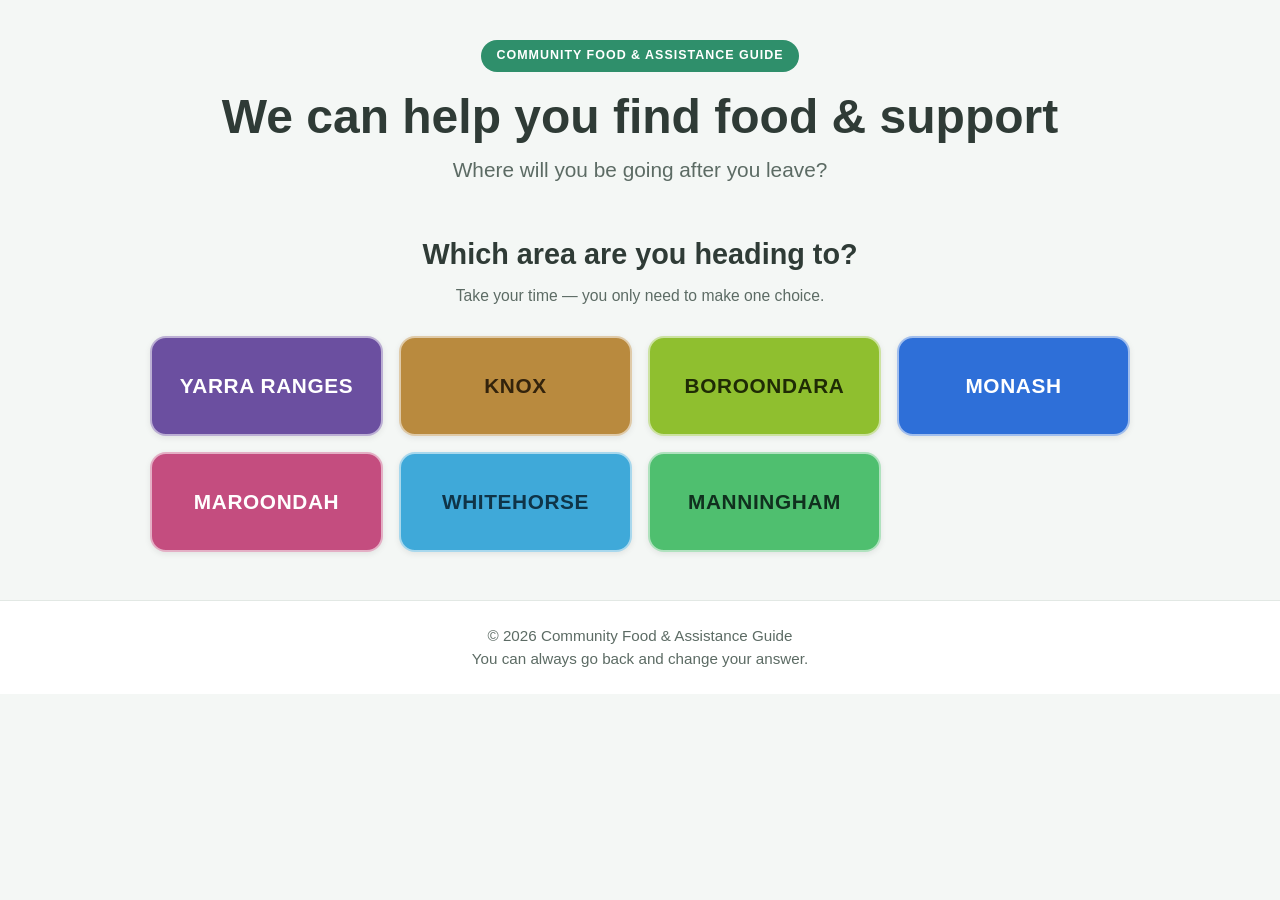
==== coming-soon.html @ ea3ab8b5 "Build data-driven Community Food & Assistance Guide site - Convert site to a single-page app with ha" ====
<!DOCTYPE html>
<html lang="en">
<head>
  <meta charset="UTF-8" />
  <meta name="viewport" content="width=device-width, initial-scale=1.0" />
  <meta http-equiv="refresh" content="0; url=index.html" />
  <title>Coming soon — Community Food &amp; Assistance Guide</title>
  <link rel="stylesheet" href="css/styles.css" />
  <script>window.location.replace("index.html");</script>
</head>
<body class="step-page">
  <a class="back-link" href="index.html" id="back-link">&larr;&nbsp; Back</a>

  <main class="container">
    <section class="step-hero">
      <p class="step-kicker">You chose</p>
      <h1 class="step-title" id="choice-name">This option</h1>
      <p class="step-area-note">in <span id="area-name">your area</span></p>
    </section>

    <section class="step-options">
      <div class="placeholder-note">
        <p>We are adding the details for this option.</p>
        <p>Please check back soon.</p>
      </div>
    </section>
  </main>

  <footer class="site-footer">
    <div class="container">
      <p>Press the <strong>Back</strong> button above to go back.</p>
    </div>
  </footer>

  <script src="js/script.js"></script>
</body>
</html>
---- css/styles.css ----
/* =========================================================
   Community Food & Assistance Guide
   Mobile-first. Calm, simple — one choice per page.
   ========================================================= */

/* ===== Base / Reset ===== */
* {
  margin: 0;
  padding: 0;
  box-sizing: border-box;
}

:root {
  /* Calm neutrals */
  --bg: #f4f7f5;
  --surface: #ffffff;
  --text: #2f3b36;
  --text-soft: #5c6b64;
  --border: #e2e8e4;
  --accent: #2f8f6b;

  /* Area colours (match the choice buttons) */
  --c-yarra: #6b4fa0;      /* purple */
  --c-knox: #b98a3e;       /* tan */
  --c-boroondara: #8fbf2f; /* yellow-green */
  --c-monash: #2e6fd8;     /* blue */
  --c-maroondah: #c44d7f;  /* pink */
  --c-whitehorse: #3fa9d9; /* light blue */
  --c-manningham: #4fbf6f; /* green */

  --radius: 16px;
}

html {
  -webkit-text-size-adjust: 100%;
}

body {
  font-family: -apple-system, BlinkMacSystemFont, "Segoe UI", Roboto, Arial, sans-serif;
  line-height: 1.5;
  color: var(--text);
  background-color: var(--bg);
  min-height: 100vh;
  display: flex;
  flex-direction: column;
}

main {
  flex: 1;
}

.container {
  width: 92%;
  max-width: 980px;
  margin: 0 auto;
}

/* ===== Header (home) ===== */
.site-header {
  text-align: center;
  padding: 2.5rem 0 1.75rem;
}

.site-kicker {
  display: inline-block;
  background: var(--accent);
  color: #fff;
  font-weight: 700;
  font-size: 0.78rem;
  letter-spacing: 0.08em;
  text-transform: uppercase;
  padding: 0.4rem 1rem;
  border-radius: 999px;
  margin-bottom: 1.1rem;
}

.site-title {
  font-size: clamp(1.9rem, 6vw, 3rem);
  line-height: 1.15;
  margin-bottom: 0.6rem;
}

.site-subtitle {
  font-size: clamp(1.05rem, 3vw, 1.3rem);
  color: var(--text-soft);
}

/* ===== Home: the one choice ===== */
.choice {
  padding: 1.25rem 0 3rem;
}

.choice-question {
  font-size: clamp(1.35rem, 4.5vw, 1.8rem);
  text-align: center;
  margin-bottom: 0.5rem;
}

.choice-hint {
  text-align: center;
  color: var(--text-soft);
  font-size: 0.98rem;
  margin-bottom: 1.75rem;
}

.area-grid {
  display: grid;
  grid-template-columns: 1fr;
  gap: 1rem;
}

@media (min-width: 480px) {
  .area-grid {
    grid-template-columns: repeat(2, 1fr);
  }
}

@media (min-width: 900px) {
  /* 4 across the top + 3 across the bottom, like the design */
  .area-grid {
    grid-template-columns: repeat(4, 1fr);
  }
}

.area-card {
  display: flex;
  align-items: center;
  justify-content: center;
  text-align: center;
  min-height: 100px;
  padding: 1.25rem 0.75rem;
  border-radius: var(--radius);
  text-decoration: none;
  font-weight: 800;
  font-size: clamp(1.05rem, 4vw, 1.3rem);
  letter-spacing: 0.03em;
  text-transform: uppercase;
  border: 2px solid rgba(255, 255, 255, 0.55);
  box-shadow: 0 2px 6px rgba(0, 0, 0, 0.08);
  transition: transform 0.12s ease, box-shadow 0.12s ease;
  touch-action: manipulation;
  -webkit-tap-highlight-color: transparent;
}

.area-card:hover {
  transform: translateY(-2px);
  box-shadow: 0 6px 14px rgba(0, 0, 0, 0.14);
}

.area-card:active {
  transform: translateY(0) scale(0.97);
}

.area-card:focus-visible {
  outline: 4px solid var(--accent);
  outline-offset: 3px;
}

/* Area colours */
.area-yarra { background-color: var(--c-yarra); color: #fff; }
.area-knox { background-color: var(--c-knox); color: #33230c; }
.area-boroondara { background-color: var(--c-boroondara); color: #1f2b05; }
.area-monash { background-color: var(--c-monash); color: #fff; }
.area-maroondah { background-color: var(--c-maroondah); color: #fff; }
.area-whitehorse { background-color: var(--c-whitehorse); color: #0f3447; }
.area-manningham { background-color: var(--c-manningham); color: #10301e; }

/* ===== Step pages (decision tree) ===== */
.back-link {
  position: sticky;
  top: 0;
  z-index: 10;
  display: block;
  width: 100%;
  background: var(--surface);
  color: var(--text);
  font-weight: 700;
  font-size: 1.1rem;
  text-decoration: none;
  padding: 1rem 4%;
  border-bottom: 1px solid var(--border);
  -webkit-tap-highlight-color: transparent;
}

.back-link:hover,
.back-link:focus-visible {
  background: #f0f5f2;
}

.step-hero {
  text-align: center;
  padding: 2.5rem 0 1.5rem;
}

.step-kicker {
  color: var(--text-soft);
  font-size: 1.05rem;
  margin-bottom: 0.3rem;
}

.step-title {
  font-size: clamp(2rem, 7vw, 3rem);
  text-transform: uppercase;
  font-weight: 800;
  letter-spacing: 0.02em;
}

.step-options {
  padding-bottom: 3rem;
}

/* Step title colours (also used to accent the choice buttons) */
.text-yarra { color: var(--c-yarra); --choice-color: var(--c-yarra); }
.text-knox { color: var(--c-knox); --choice-color: var(--c-knox); }
.text-boroondara { color: var(--c-boroondara); --choice-color: var(--c-boroondara); }
.text-monash { color: var(--c-monash); --choice-color: var(--c-monash); }
.text-maroondah { color: var(--c-maroondah); --choice-color: var(--c-maroondah); }
.text-whitehorse { color: var(--c-whitehorse); --choice-color: var(--c-whitehorse); }
.text-manningham { color: var(--c-manningham); --choice-color: var(--c-manningham); }

/* Step: question on a step page */
.step-question {
  text-align: left;
  margin: 0 0 1rem;
  font-size: clamp(1.2rem, 4vw, 1.5rem);
}

.step-area-note {
  margin-top: 0.4rem;
  color: var(--text-soft);
  font-size: 1.05rem;
}

/* Step: the next choice buttons (e.g. the 14 categories on each area page) */
.step-choice-grid {
  display: grid;
  grid-template-columns: 1fr;
  gap: 0.85rem;
}

@media (min-width: 480px) {
  .step-choice-grid {
    grid-template-columns: repeat(2, 1fr);
  }
}

.step-choice {
  display: flex;
  align-items: center;
  text-align: left;
  min-height: 64px;
  padding: 0.9rem 1.1rem;
  border-radius: 12px;
  background: var(--surface);
  color: var(--text);
  text-decoration: none;
  font-weight: 700;
  font-size: 1.05rem;
  line-height: 1.3;
  border: 1px solid var(--border);
  border-left: 6px solid var(--choice-color, var(--accent));
  box-shadow: 0 1px 3px rgba(0, 0, 0, 0.06);
  transition: transform 0.12s ease, box-shadow 0.12s ease;
  touch-action: manipulation;
  -webkit-tap-highlight-color: transparent;
}

.step-choice:hover {
  transform: translateY(-1px);
  box-shadow: 0 4px 10px rgba(0, 0, 0, 0.12);
}

.step-choice:active {
  transform: scale(0.98);
}

.step-choice:focus-visible {
  outline: 4px solid var(--accent);
  outline-offset: 2px;
}

/* Placeholder note — replace with real options for each area */
.placeholder-note {
  text-align: center;
  background: var(--surface);
  border: 2px dashed #c6d3cd;
  border-radius: var(--radius);
  padding: 2.5rem 1.5rem;
  color: var(--text-soft);
  font-size: 1.1rem;
}

.placeholder-note p + p {
  margin-top: 0.4rem;
}

/* ===== Step: provider / service cards (Level 3) ===== */
.provider-grid {
  display: grid;
  grid-template-columns: 1fr;
  gap: 1rem;
}

@media (min-width: 640px) {
  .provider-grid {
    grid-template-columns: repeat(2, 1fr);
    align-items: start;
  }
}

.provider-card {
  background: var(--surface);
  border: 1px solid var(--border);
  border-left: 6px solid var(--choice-color, var(--accent));
  border-radius: 14px;
  padding: 1.15rem 1.2rem 1.2rem;
  box-shadow: 0 1px 3px rgba(0, 0, 0, 0.06);
}

.provider-name {
  display: flex;
  flex-wrap: wrap;
  align-items: center;
  gap: 0.5rem;
  font-size: 1.18rem;
  line-height: 1.3;
  margin-bottom: 0.5rem;
}

.provider-desc {
  color: var(--text-soft);
  font-size: 0.98rem;
  margin-bottom: 0.6rem;
}

.provider-list {
  margin: 0 0 0.6rem 1.1rem;
  color: var(--text);
  font-size: 0.97rem;
}

.provider-list li + li {
  margin-top: 0.2rem;
}

.provider-detail {
  display: flex;
  gap: 0.6rem;
  align-items: baseline;
  font-size: 0.95rem;
  line-height: 1.4;
  padding-top: 0.4rem;
  border-top: 1px dashed #e6ece8;
  margin-top: 0.45rem;
}

.provider-detail:first-of-type {
  border-top: none;
}

.provider-detail .detail-label {
  flex: 0 0 auto;
  min-width: 5.6rem;
  font-weight: 700;
  color: var(--text-soft);
  font-size: 0.82rem;
  text-transform: uppercase;
  letter-spacing: 0.03em;
}

.provider-detail a {
  color: var(--accent);
  font-weight: 600;
  text-decoration: none;
  word-break: break-word;
}

.provider-detail a:hover,
.provider-detail a:focus-visible {
  text-decoration: underline;
}

.provider-detail .phone-link {
  color: #1a6d4f;
  font-size: 1.02rem;
  font-weight: 700;
}

.cost-chip {
  display: inline-block;
  background: #e7f4ee;
  color: #1a6d4f;
  font-size: 0.78rem;
  font-weight: 800;
  text-transform: uppercase;
  letter-spacing: 0.04em;
  padding: 0.18rem 0.6rem;
  border-radius: 999px;
  vertical-align: middle;
}

/* Emergency call-out (e.g. family violence "000") */
.provider-card.emergency {
  border-left-color: #c0392b;
  background: #fdf3f2;
}

.provider-card.emergency .provider-name {
  color: #a93226;
}

/* ===== Footer ===== */
.site-footer {
  background: var(--surface);
  border-top: 1px solid var(--border);
  text-align: center;
  padding: 1.5rem 0;
  color: var(--text-soft);
  font-size: 0.95rem;
}
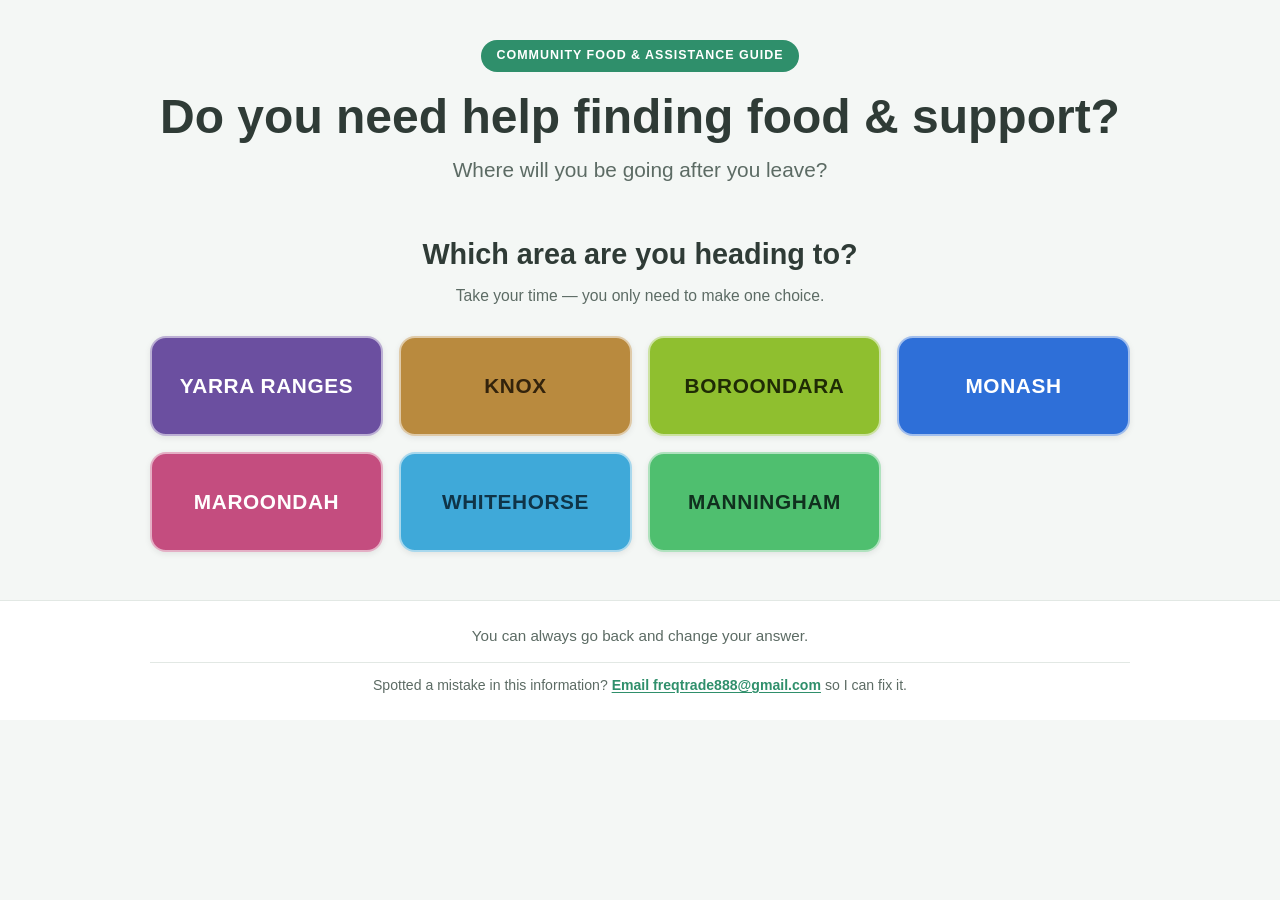
==== commit e1b85a90: "Add correction footer on all pages, drop copyright, reword home title as a question" ====
--- a/coming-soon.html
+++ b/coming-soon.html
@@ -29,6 +29,7 @@
   <footer class="site-footer">
     <div class="container">
       <p>Press the <strong>Back</strong> button above to go back.</p>
+      <p class="footer-note">Spotted a mistake in this information? <a href="mailto:freqtrade888@gmail.com">Email freqtrade888@gmail.com</a> so I can fix it.</p>
     </div>
   </footer>
 
--- a/css/styles.css
+++ b/css/styles.css
@@ -310,11 +310,11 @@
 
 .provider-card {
   background: var(--surface);
-  border: 1px solid var(--border);
+  border: 1px solid #d3ddd7;
   border-left: 6px solid var(--choice-color, var(--accent));
   border-radius: 14px;
   padding: 1.15rem 1.2rem 1.2rem;
-  box-shadow: 0 1px 3px rgba(0, 0, 0, 0.06);
+  box-shadow: 0 2px 6px rgba(0, 0, 0, 0.08);
 }
 
 .provider-name {
@@ -384,6 +384,12 @@
   color: #1a6d4f;
   font-size: 1.02rem;
   font-weight: 700;
+}
+
+/* Address opens Google Maps — always shown as a link */
+.provider-detail .address-link {
+  text-decoration: underline;
+  text-underline-offset: 2px;
 }
 
 .cost-chip {
@@ -418,3 +424,21 @@
   color: var(--text-soft);
   font-size: 0.95rem;
 }
+
+.site-footer p + p {
+  margin-top: 0.3rem;
+}
+
+.site-footer .footer-note {
+  margin-top: 0.9rem;
+  font-size: 0.88rem;
+  border-top: 1px solid var(--border);
+  padding-top: 0.75rem;
+}
+
+.site-footer a {
+  color: var(--accent);
+  font-weight: 600;
+  text-decoration: underline;
+  text-underline-offset: 2px;
+}
